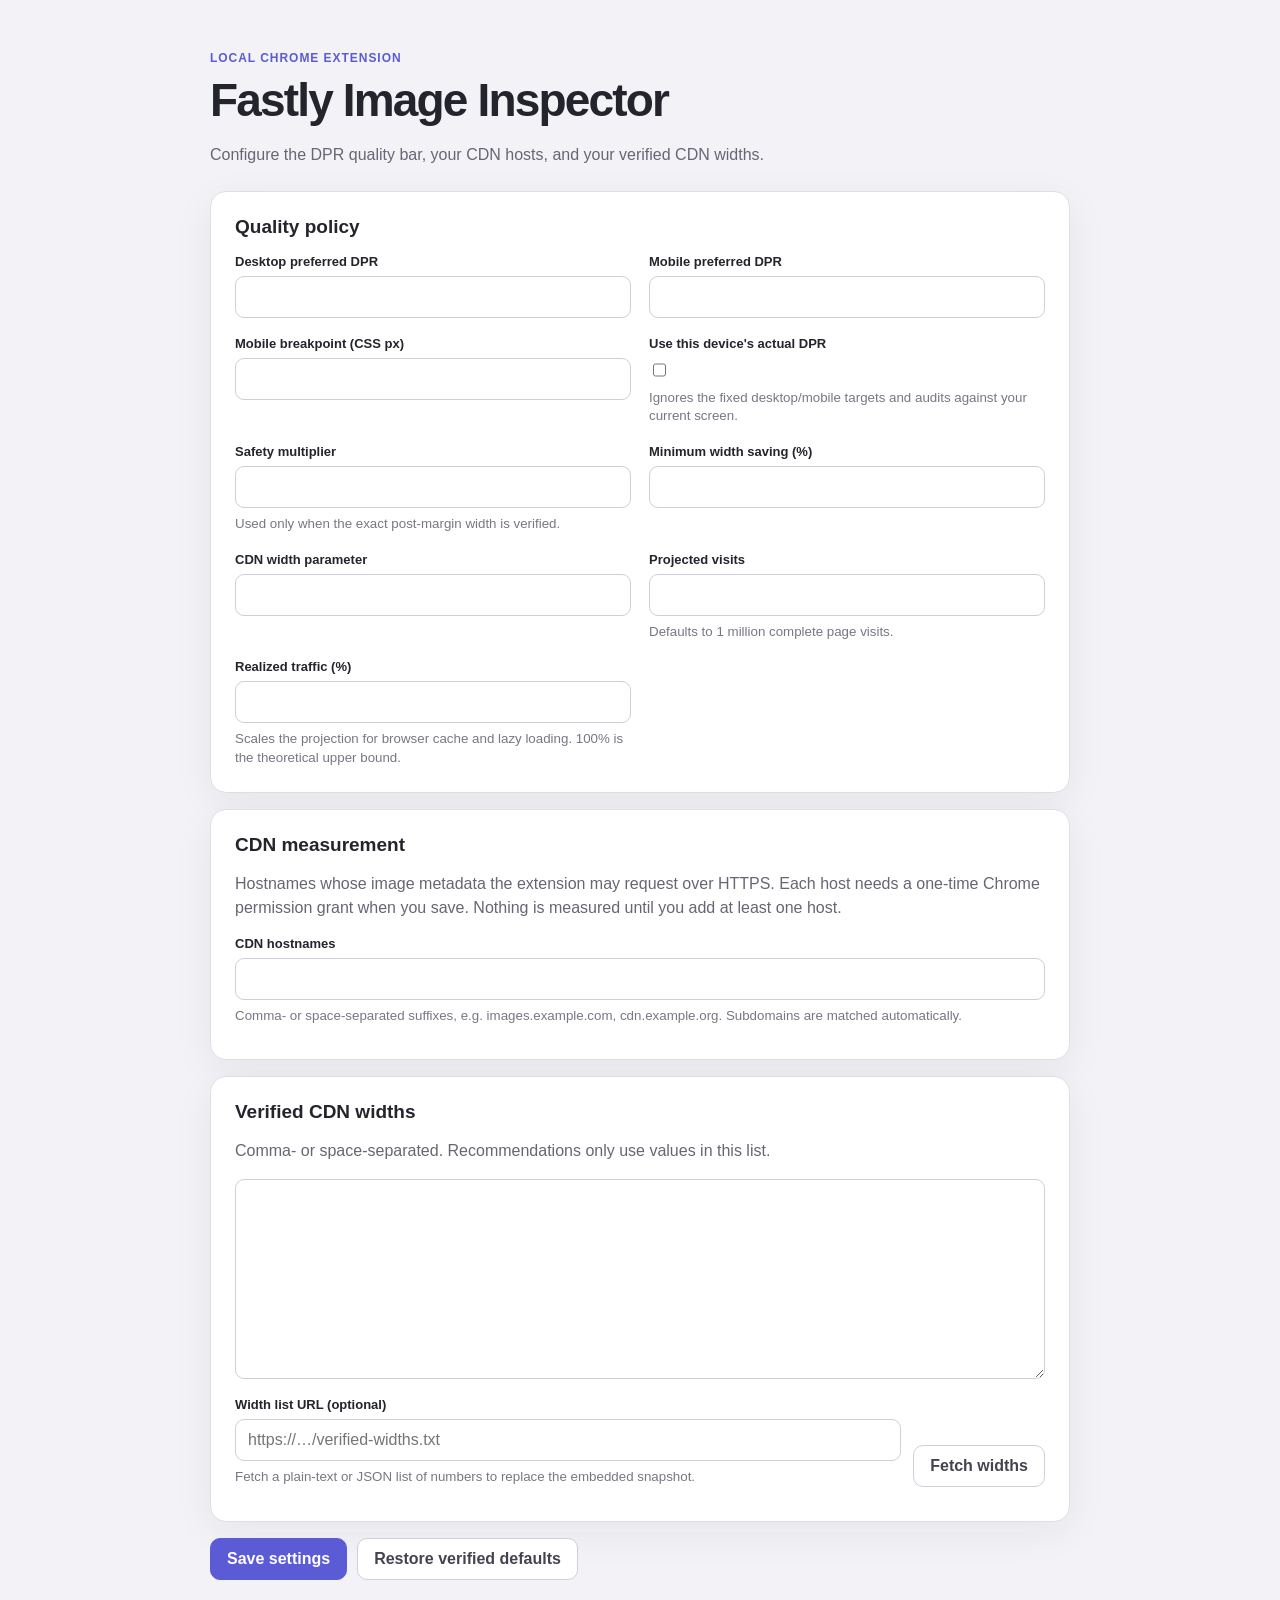
==== options.html @ 04660e7c "feat: image inspector extension v1.5 - lazy-load-aware full-page audit with auto-scroll and settle w" ====
<!doctype html>
<html lang="en">
    <head>
        <meta charset="UTF-8" />
        <meta name="viewport" content="width=device-width, initial-scale=1" />
        <title>Fastly Image Inspector settings</title>
        <link rel="stylesheet" href="options.css" />
    </head>
    <body>
        <main>
            <header>
                <span>Local Chrome extension</span>
                <h1>Fastly Image Inspector</h1>
                <p>Configure the DPR quality bar, your CDN hosts, and your verified CDN widths.</p>
            </header>

            <form id="settings-form">
                <section>
                    <h2>Quality policy</h2>
                    <div class="field-grid">
                        <label>
                            <span>Desktop preferred DPR</span>
                            <input name="desktopTargetDpr" type="number" min="1" max="4" step="0.25" required />
                        </label>
                        <label>
                            <span>Mobile preferred DPR</span>
                            <input name="mobileTargetDpr" type="number" min="1" max="4" step="0.25" required />
                        </label>
                        <label>
                            <span>Mobile breakpoint (CSS px)</span>
                            <input name="breakpoint" type="number" min="320" max="1600" step="1" required />
                        </label>
                        <label class="checkbox-field">
                            <span>Use this device's actual DPR</span>
                            <input name="useDeviceDpr" type="checkbox" />
                            <small>Ignores the fixed desktop/mobile targets and audits against your current screen.</small>
                        </label>
                        <label>
                            <span>Safety multiplier</span>
                            <input name="safetyMargin" type="number" min="1" max="1.25" step="0.01" required />
                            <small>Used only when the exact post-margin width is verified.</small>
                        </label>
                        <label>
                            <span>Minimum width saving (%)</span>
                            <input name="minWidthSavingPercent" type="number" min="0" max="50" step="1" required />
                        </label>
                        <label>
                            <span>CDN width parameter</span>
                            <input name="widthParameter" type="text" required />
                        </label>
                        <label>
                            <span>Projected visits</span>
                            <input name="projectedVisits" type="number" min="1" step="1000" required />
                            <small>Defaults to 1 million complete page visits.</small>
                        </label>
                        <label>
                            <span>Realized traffic (%)</span>
                            <input name="realizedTrafficPercent" type="number" min="1" max="100" step="1" required />
                            <small>Scales the projection for browser cache and lazy loading. 100% is the theoretical upper bound.</small>
                        </label>
                    </div>
                </section>

                <section>
                    <h2>CDN measurement</h2>
                    <p>Hostnames whose image metadata the extension may request over HTTPS. Each host needs a one-time Chrome permission grant when you save. Nothing is measured until you add at least one host.</p>
                    <label>
                        <span>CDN hostnames</span>
                        <input name="cdnHosts" type="text" required />
                        <small>Comma- or space-separated suffixes, e.g. images.example.com, cdn.example.org. Subdomains are matched automatically.</small>
                    </label>
                    <small id="host-permission-status" role="status"></small>
                </section>

                <section>
                    <h2>Verified CDN widths</h2>
                    <p>Comma- or space-separated. Recommendations only use values in this list.</p>
                    <textarea name="honoredWidths" rows="9" spellcheck="false" required></textarea>
                    <div class="fetch-row">
                        <label>
                            <span>Width list URL (optional)</span>
                            <input name="widthListUrl" type="url" placeholder="https://…/verified-widths.txt" />
                            <small>Fetch a plain-text or JSON list of numbers to replace the embedded snapshot.</small>
                        </label>
                        <button id="fetch-widths" class="secondary" type="button">Fetch widths</button>
                    </div>
                    <small id="width-list-status" role="status"></small>
                </section>

                <div class="actions">
                    <button type="submit">Save settings</button>
                    <button id="restore-defaults" class="secondary" type="button">Restore verified defaults</button>
                    <span id="status" role="status"></span>
                </div>
            </form>
        </main>
        <script src="analysis.js"></script>
        <script src="options.js"></script>
    </body>
</html>
---- options.css ----
:root {
    color: #24242d;
    background: #f3f3f7;
    font-family: -apple-system, BlinkMacSystemFont, "Segoe UI", sans-serif;
}

* {
    box-sizing: border-box;
}

body {
    margin: 0;
}

main {
    width: min(860px, calc(100% - 32px));
    margin: 48px auto;
}

header {
    margin-block-end: 24px;
}

header > span {
    color: #5b5bd6;
    font-size: 12px;
    font-weight: 750;
    letter-spacing: 0.08em;
    text-transform: uppercase;
}

h1 {
    margin: 7px 0 8px;
    font-size: clamp(30px, 5vw, 46px);
    letter-spacing: -0.04em;
}

h2 {
    margin-block-start: 0;
    font-size: 19px;
}

p {
    color: #666674;
    line-height: 1.5;
}

form {
    display: grid;
    gap: 16px;
}

section {
    padding: 24px;
    background: #fff;
    border: 1px solid #dedee7;
    border-radius: 16px;
    box-shadow: 0 10px 40px rgb(24 24 42 / 6%);
}

.field-grid {
    display: grid;
    grid-template-columns: repeat(2, minmax(0, 1fr));
    gap: 18px;
}

label {
    display: flex;
    flex-direction: column;
    gap: 7px;
}

label > span {
    font-size: 13px;
    font-weight: 700;
}

small {
    color: #777785;
    line-height: 1.4;
}

input,
textarea {
    width: 100%;
    padding: 11px 12px;
    color: #24242d;
    background: #fff;
    border: 1px solid #cfcfda;
    border-radius: 9px;
    font: inherit;
}

textarea {
    font-family: ui-monospace, SFMono-Regular, Menlo, monospace;
    font-size: 13px;
    line-height: 1.5;
    resize: vertical;
}

input:focus,
textarea:focus,
button:focus-visible {
    outline: 3px solid rgb(91 91 214 / 24%);
    outline-offset: 2px;
}

.actions {
    display: flex;
    align-items: center;
    flex-wrap: wrap;
    gap: 10px;
}

button {
    min-height: 42px;
    padding: 10px 16px;
    color: #fff;
    background: #5b5bd6;
    border: 1px solid #5b5bd6;
    border-radius: 10px;
    font: inherit;
    font-weight: 700;
    cursor: pointer;
}

button.secondary {
    color: #444451;
    background: #fff;
    border-color: #cfcfda;
}

#status {
    color: #32634f;
    font-size: 13px;
    font-weight: 650;
}

.checkbox-field input[type="checkbox"] {
    width: auto;
    align-self: flex-start;
    min-height: 18px;
}

.fetch-row {
    display: grid;
    grid-template-columns: 1fr auto;
    align-items: end;
    gap: 12px;
    margin-block-start: 14px;
}

#width-list-status,
#host-permission-status {
    display: block;
    margin-block-start: 10px;
}

#width-list-status[data-state="stale"],
#host-permission-status[data-state="stale"] {
    color: #b42318;
    font-weight: 650;
}

#width-list-status[data-state="fresh"],
#host-permission-status[data-state="fresh"] {
    color: #32634f;
}

@media (max-width: 640px) {
    .fetch-row {
        grid-template-columns: 1fr;
    }
}

@media (max-width: 640px) {
    main {
        margin: 24px auto;
    }

    section {
        padding: 18px;
    }

    .field-grid {
        grid-template-columns: 1fr;
    }
}
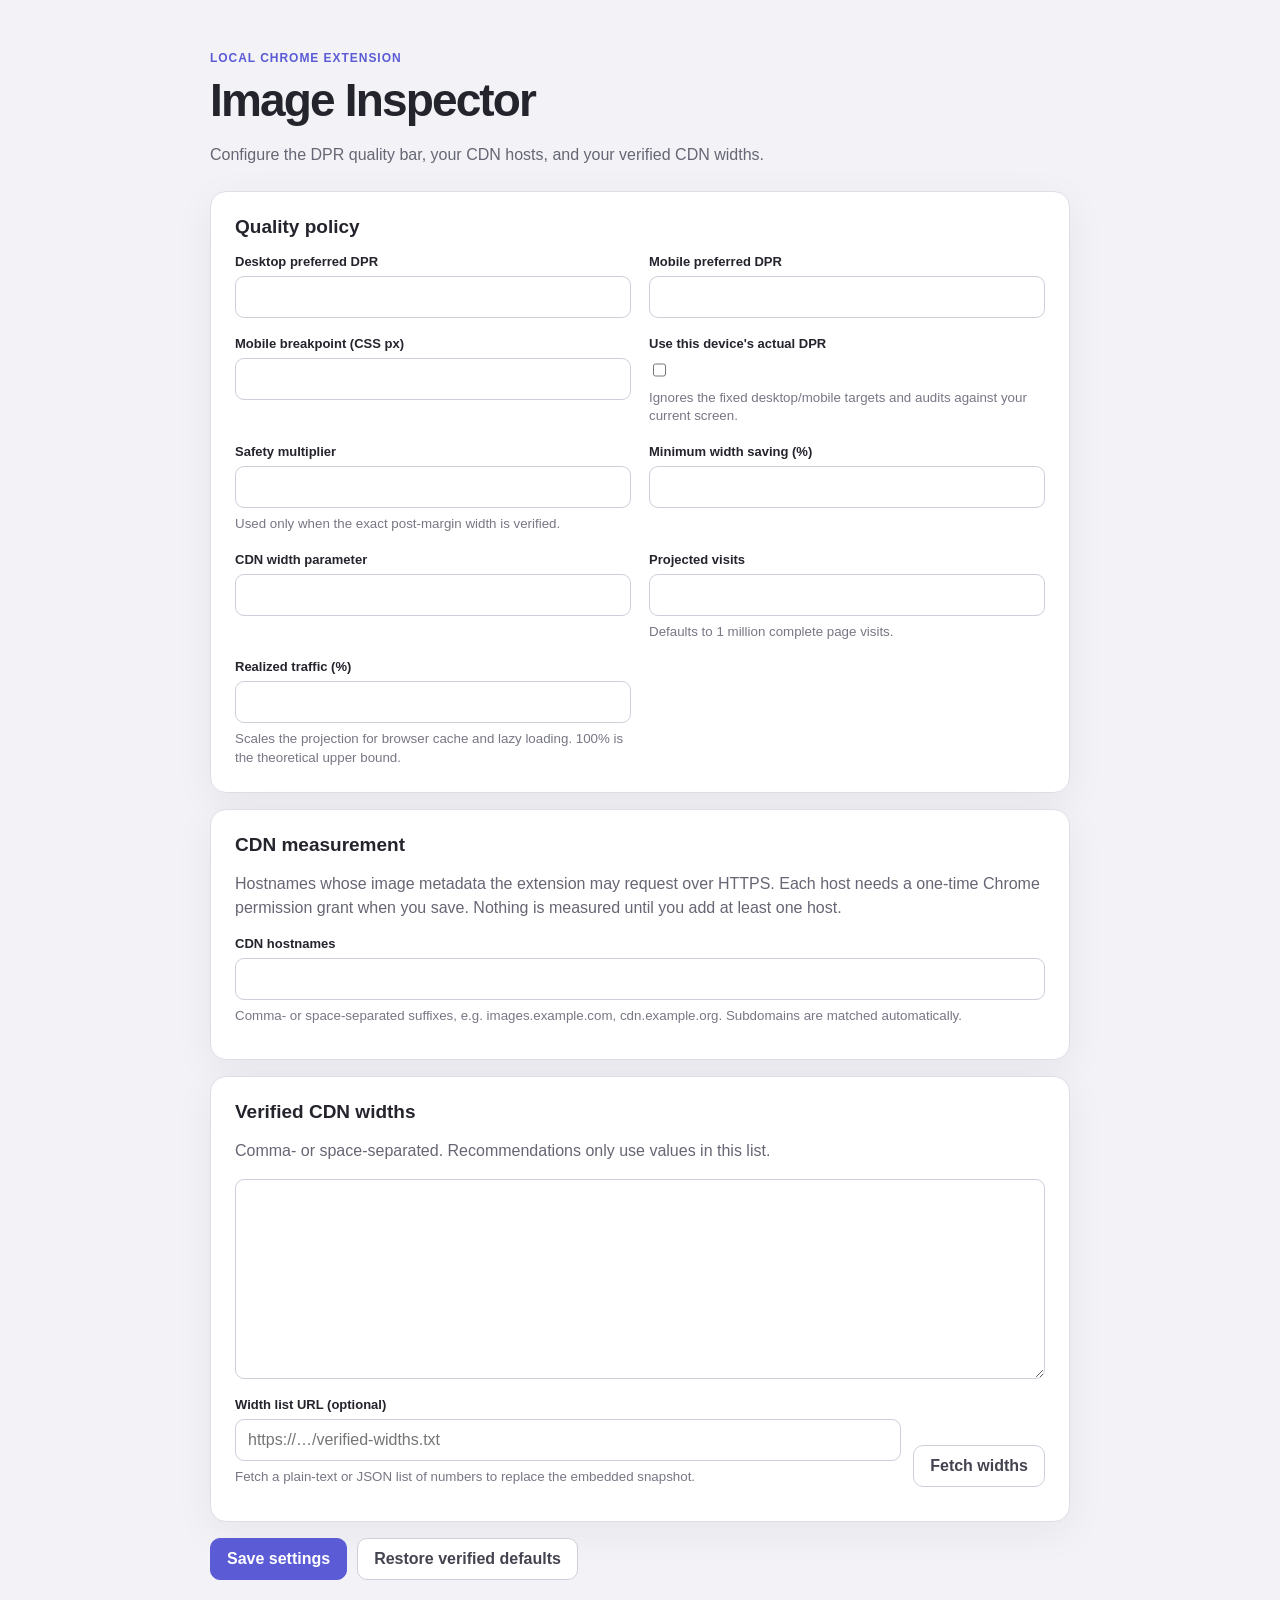
==== commit 7f16ef93: "refactor: rename product to Image Inspector across manifest, options, and docs" ====
--- a/options.html
+++ b/options.html
@@ -3,14 +3,14 @@
     <head>
         <meta charset="UTF-8" />
         <meta name="viewport" content="width=device-width, initial-scale=1" />
-        <title>Fastly Image Inspector settings</title>
+        <title>Image Inspector settings</title>
         <link rel="stylesheet" href="options.css" />
     </head>
     <body>
         <main>
             <header>
                 <span>Local Chrome extension</span>
-                <h1>Fastly Image Inspector</h1>
+                <h1>Image Inspector</h1>
                 <p>Configure the DPR quality bar, your CDN hosts, and your verified CDN widths.</p>
             </header>
 
